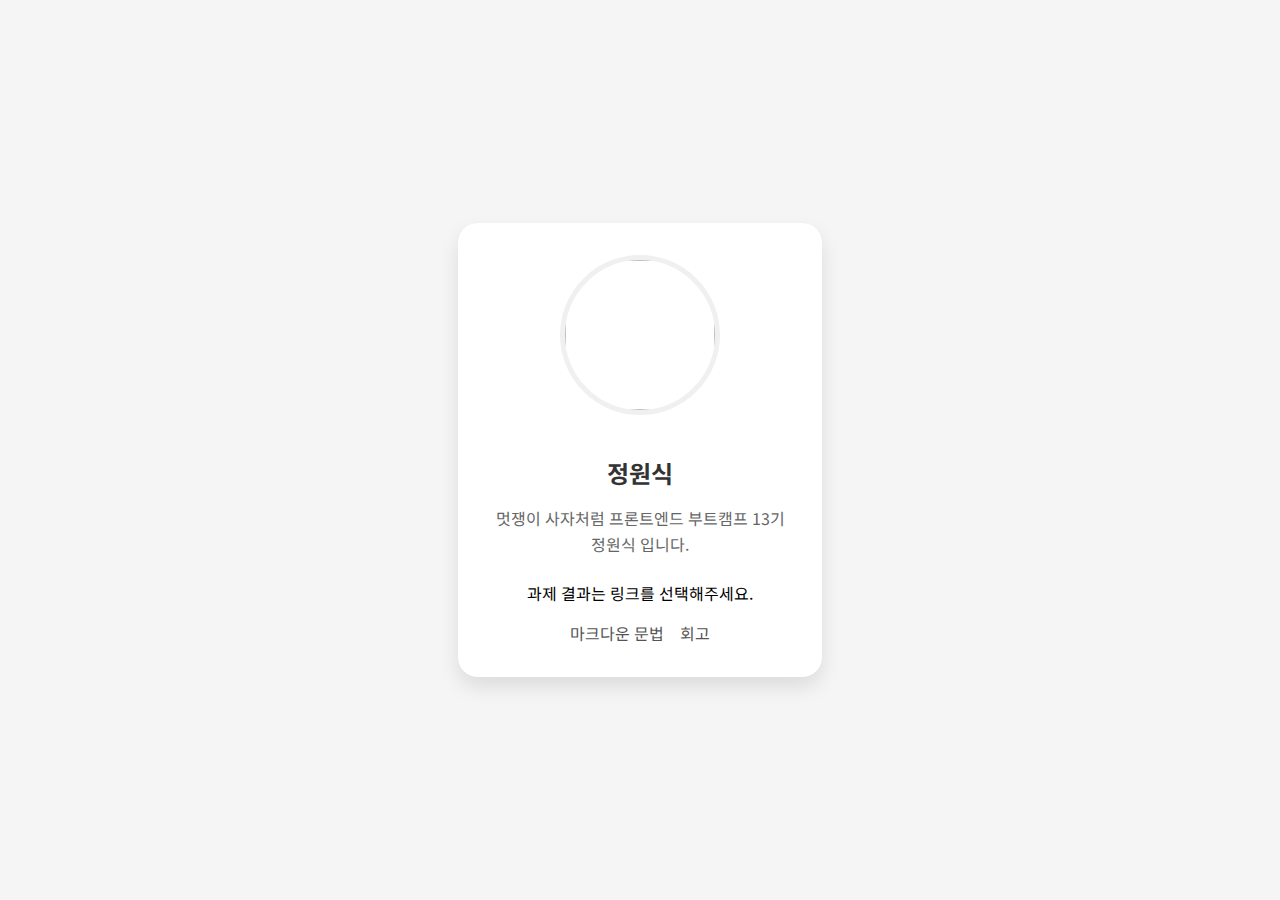
==== index.html @ d5042444 "프로필 이미지 및 이름 변경" ====
<!doctype html>
<html lang="ko">
  <head>
    <meta charset="UTF-8" />
    <meta name="viewport" content="width=device-width, initial-scale=1.0" />
    <title>HTML/CSS 과제</title>
    <style>
      body {
        margin: 0;
        padding: 0;
        font-family: "Noto Sans KR", sans-serif;
        background-color: #f5f5f5;
        display: flex;
        justify-content: center;
        align-items: center;
        min-height: 100vh;
      }

      .profile-card {
        background: white;
        border-radius: 20px;
        box-shadow: 0 10px 20px rgba(0, 0, 0, 0.1);
        padding: 2rem;
        width: 300px;
        text-align: center;
      }

      .profile-image {
        width: 150px;
        height: 150px;
        border-radius: 50%;
        margin-bottom: 1.5rem;
        object-fit: cover;
        border: 5px solid #f0f0f0;
      }

      .name {
        font-size: 1.5rem;
        font-weight: bold;
        color: #333;
        margin-bottom: 0.5rem;
      }

      .bio {
        color: #666;
        line-height: 1.6;
        margin-bottom: 1.5rem;
      }

      .homework-links {
        display: flex;
        justify-content: center;
        gap: 1rem;
        margin: 0;
        padding: 0;
        list-style: none;
      }

      .homework-links a {
        color: #555;
        text-decoration: none;
        transition: color 0.3s ease;
      }

      .homework-links a:hover {
        color: #007bff;
      }
    </style>
    <link
      href="https://fonts.googleapis.com/css2?family=Noto+Sans+KR:wght@400;700&display=swap"
      rel="stylesheet"
    />
    <link
      rel="stylesheet"
      href="https://cdnjs.cloudflare.com/ajax/libs/font-awesome/5.15.4/css/all.min.css"
    />
  </head>
  <body>
    <div class="profile-card">
      <img
        src="./src/assets/images/jiwon.jpeg"
        alt=""
        class="profile-image"
      />
      <h1 class="name">정원식</h1>
      <p class="bio">멋쟁이 사자처럼 프론트엔드 부트캠프 13기 정원식 입니다.</p>
      <p>과제 결과는 링크를 선택해주세요.</p>
      <ul class="homework-links">
        <li><a href="./src/md/markdown.md">마크다운 문법</a></li>
        <li><a href="./src/md/retrospect.md">회고</a</li>
      </ul>
    </div>
  </body>
</html>
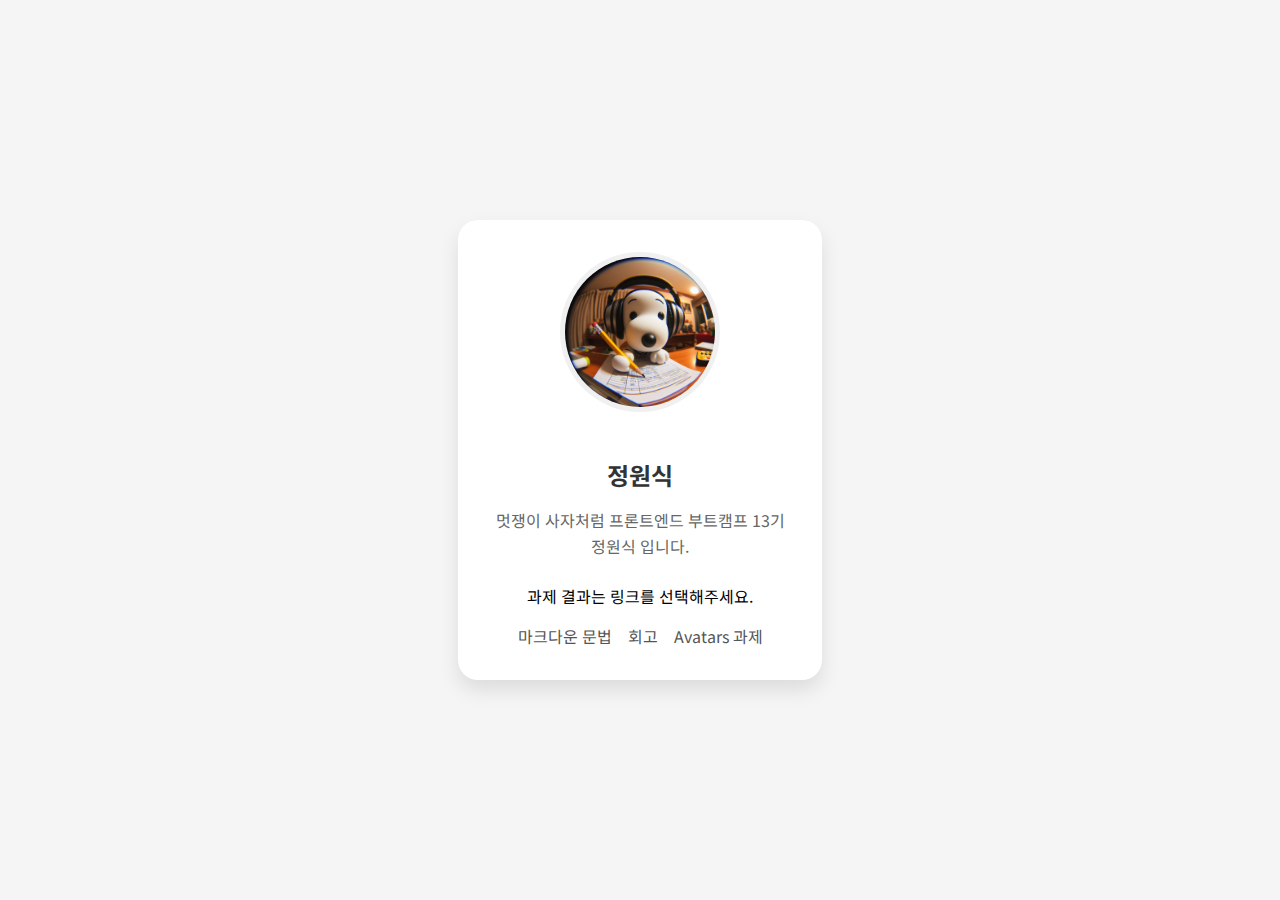
==== commit 49d1f850: "2월 3주차 과제 업데이트" ====
--- a/index.html
+++ b/index.html
@@ -78,7 +78,7 @@
   <body>
     <div class="profile-card">
       <img
-        src="./src/assets/images/jiwon.jpeg"
+        src="./src/assets/images/vv2.jpeg"
         alt=""
         class="profile-image"
       />
@@ -88,6 +88,7 @@
       <ul class="homework-links">
         <li><a href="./src/md/markdown.md">마크다운 문법</a></li>
         <li><a href="./src/md/retrospect.md">회고</a</li>
+        <li><a href="./src/avatars/avatars.html">Avatars 과제</a></li>
       </ul>
     </div>
   </body>
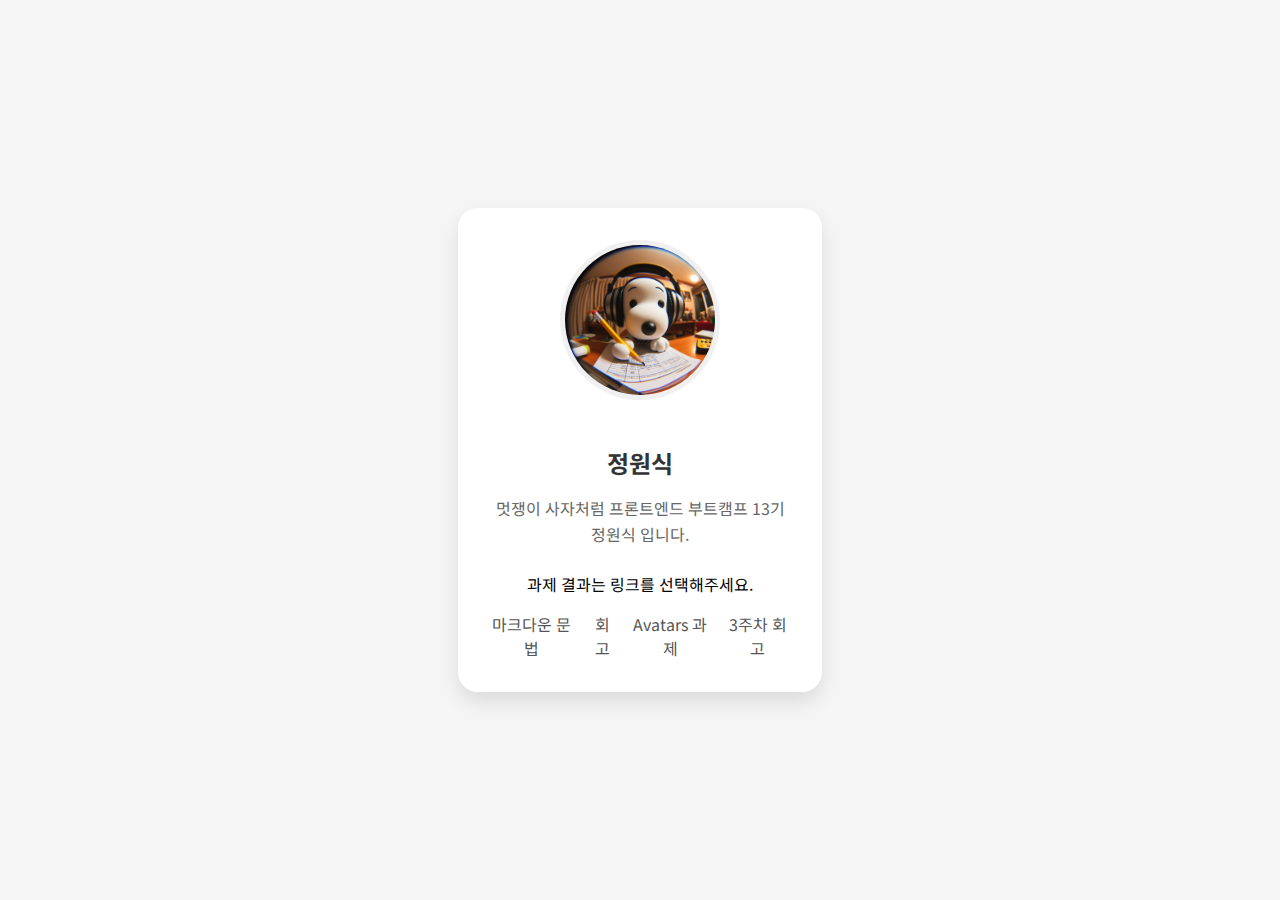
==== commit 39b84e71: "회고 내용 수정과 과제 결과 링크 업데이트" ====
--- a/index.html
+++ b/index.html
@@ -89,6 +89,7 @@
         <li><a href="./src/md/markdown.md">마크다운 문법</a></li>
         <li><a href="./src/md/retrospect.md">회고</a</li>
         <li><a href="./src/avatars/avatars.html">Avatars 과제</a></li>
+        <li><a href="./src/avatars/avatars.md">3주차 회고</a></li>
       </ul>
     </div>
   </body>
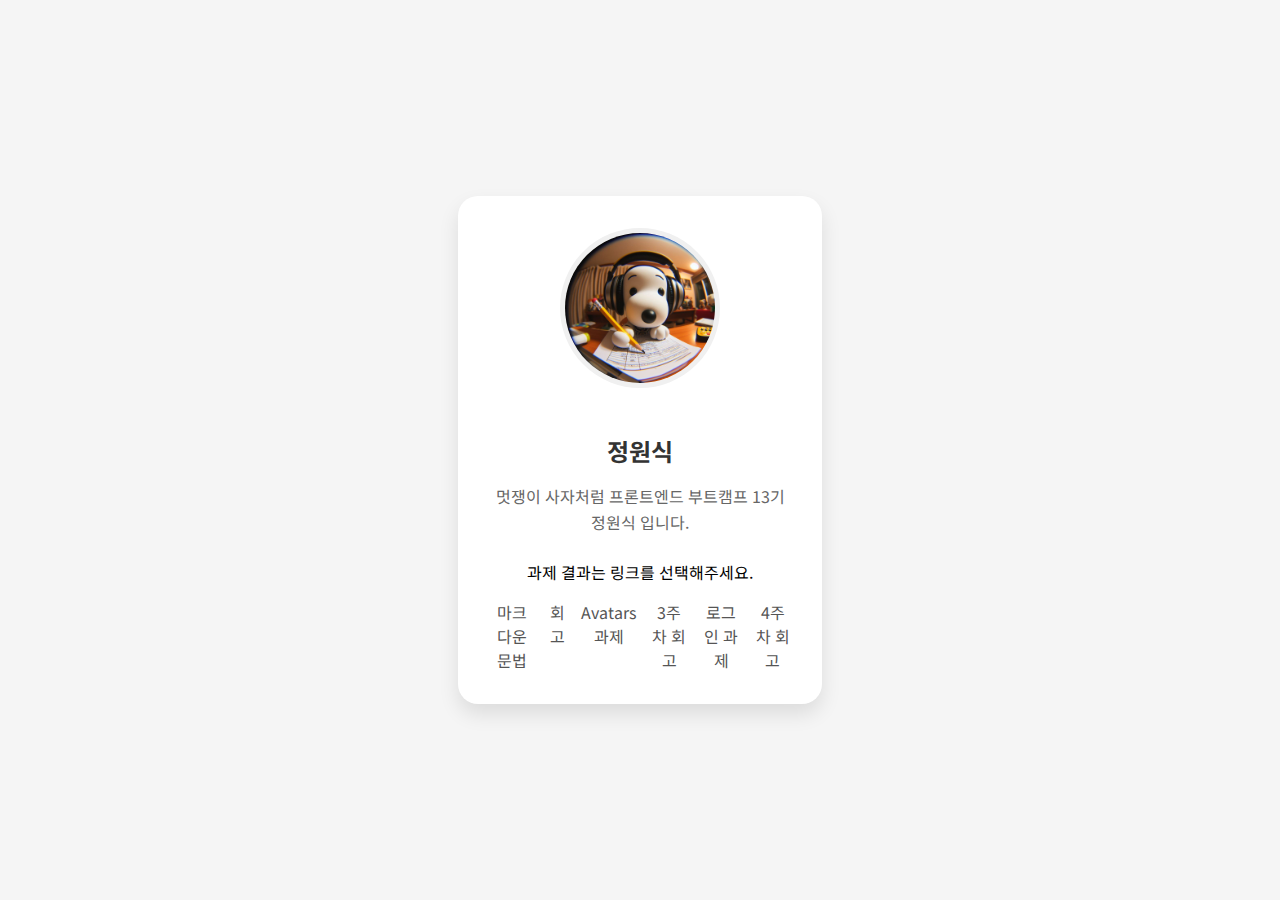
==== commit ebbdda0f: "4주차 과제 첫 커밋 - 마크업 컴포넌트" ====
--- a/index.html
+++ b/index.html
@@ -90,6 +90,8 @@
         <li><a href="./src/md/retrospect.md">회고</a</li>
         <li><a href="./src/avatars/avatars.html">Avatars 과제</a></li>
         <li><a href="./src/avatars/avatars.md">3주차 회고</a></li>
+        <li><a href="./src/login/login.html">로그인 과제</a></li>
+        <li><a href="./src/login/login.md">4주차 회고</a></li>
       </ul>
     </div>
   </body>
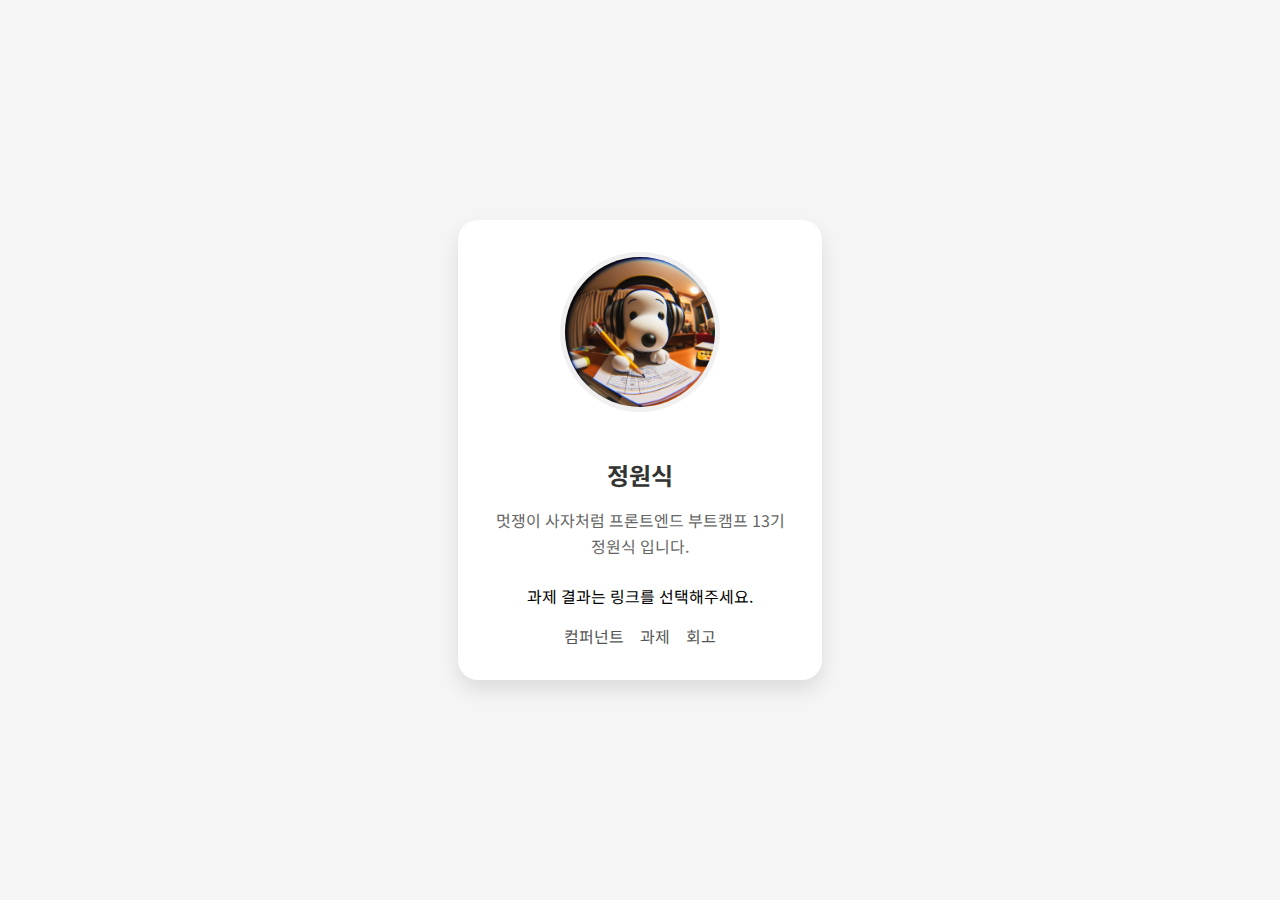
==== commit 03f621e0: "index 수정" ====
--- a/index.html
+++ b/index.html
@@ -77,21 +77,14 @@
   </head>
   <body>
     <div class="profile-card">
-      <img
-        src="./src/assets/images/vv2.jpeg"
-        alt=""
-        class="profile-image"
-      />
+      <img src="./src/assets/images/vv2.jpeg" alt="" class="profile-image" />
       <h1 class="name">정원식</h1>
       <p class="bio">멋쟁이 사자처럼 프론트엔드 부트캠프 13기 정원식 입니다.</p>
       <p>과제 결과는 링크를 선택해주세요.</p>
       <ul class="homework-links">
-        <li><a href="./src/md/markdown.md">마크다운 문법</a></li>
-        <li><a href="./src/md/retrospect.md">회고</a</li>
-        <li><a href="./src/avatars/avatars.html">Avatars 과제</a></li>
-        <li><a href="./src/avatars/avatars.md">3주차 회고</a></li>
-        <li><a href="./src/login/login.html">로그인 과제</a></li>
-        <li><a href="./src/login/login.md">4주차 회고</a></li>
+        <li><a href="./src/apple/card-component.html">컴퍼넌트</a></li>
+        <li><a href="./src/apple/apple.html">과제</a></li>
+        <li><a href="./src/apple/apple.md">회고</a></li>
       </ul>
     </div>
   </body>
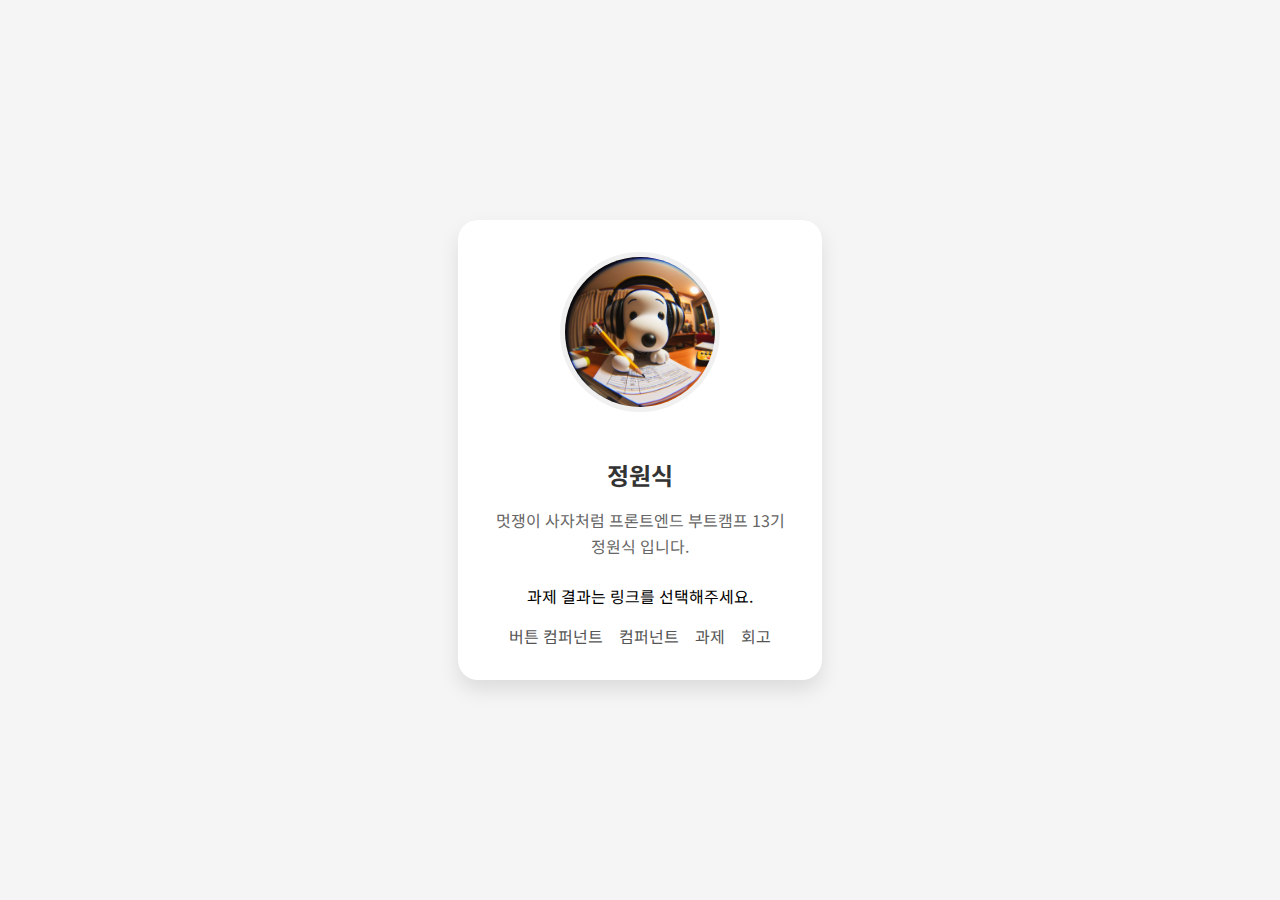
==== commit 94eeb347: "조립 후 회고 전 확인" ====
--- a/index.html
+++ b/index.html
@@ -82,6 +82,7 @@
       <p class="bio">멋쟁이 사자처럼 프론트엔드 부트캠프 13기 정원식 입니다.</p>
       <p>과제 결과는 링크를 선택해주세요.</p>
       <ul class="homework-links">
+        <li><a href="./src/apple/comp/buttonComp.html">버튼 컴퍼넌트</a></li>
         <li><a href="./src/apple/card-component.html">컴퍼넌트</a></li>
         <li><a href="./src/apple/apple.html">과제</a></li>
         <li><a href="./src/apple/apple.md">회고</a></li>
